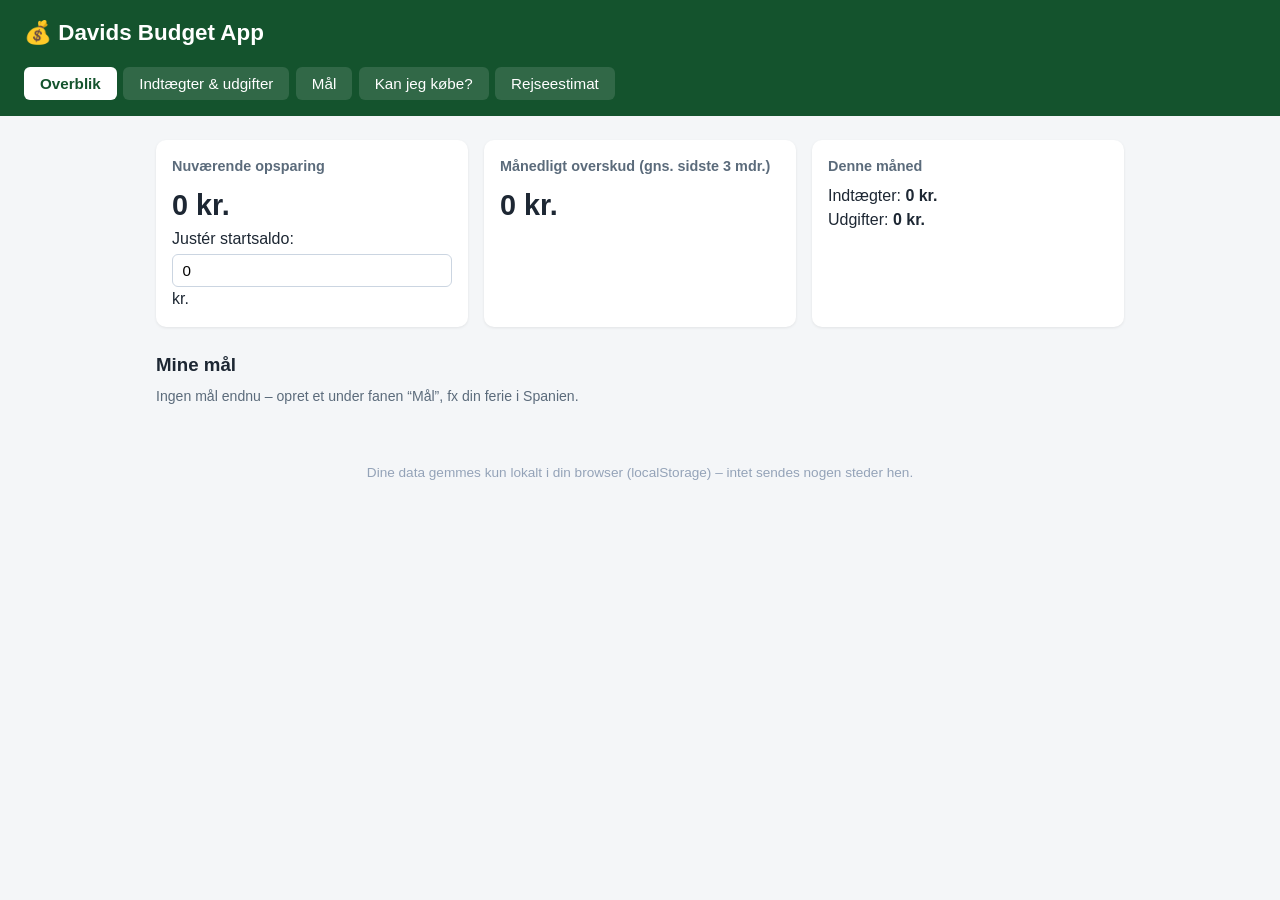
==== index.html @ b2fb5a83 "Tilføj Davids Budget App – budget, mål, køb-tjek og rejseestimat (PWA) Personlig budget-app i ren HT" ====
<!DOCTYPE html>
<html lang="da">
<head>
<meta charset="UTF-8">
<meta name="viewport" content="width=device-width, initial-scale=1.0">
<title>Davids Budget App</title>
<meta name="theme-color" content="#14532d">
<link rel="manifest" href="manifest.webmanifest">
<link rel="apple-touch-icon" href="icons/apple-touch-icon.png">
<meta name="apple-mobile-web-app-capable" content="yes">
<meta name="apple-mobile-web-app-status-bar-style" content="default">
<link rel="stylesheet" href="style.css">
</head>
<body>
<header>
  <h1>💰 Davids Budget App</h1>
  <nav>
    <button class="tab-btn active" data-tab="overblik">Overblik</button>
    <button class="tab-btn" data-tab="posteringer">Indtægter &amp; udgifter</button>
    <button class="tab-btn" data-tab="maal">Mål</button>
    <button class="tab-btn" data-tab="koebtjek">Kan jeg købe?</button>
    <button class="tab-btn" data-tab="rejse">Rejseestimat</button>
  </nav>
</header>

<main>
<!-- ===================== OVERBLIK ===================== -->
<section id="overblik" class="tab active">
  <div class="cards">
    <div class="card">
      <h3>Nuværende opsparing</h3>
      <p class="big" id="ov-opsparing">0 kr.</p>
      <label>Justér startsaldo: <input type="number" id="startsaldo" value="0"> kr.</label>
    </div>
    <div class="card">
      <h3>Månedligt overskud (gns. sidste 3 mdr.)</h3>
      <p class="big" id="ov-overskud">0 kr.</p>
    </div>
    <div class="card">
      <h3>Denne måned</h3>
      <p>Indtægter: <strong id="ov-ind">0 kr.</strong></p>
      <p>Udgifter: <strong id="ov-ud">0 kr.</strong></p>
    </div>
  </div>
  <h3>Mine mål</h3>
  <div id="ov-maal-liste" class="goal-list"></div>
</section>

<!-- ===================== POSTERINGER ===================== -->
<section id="posteringer" class="tab">
  <div class="split">
    <div>
      <h3>Tilføj postering</h3>
      <form id="post-form">
        <label>Type
          <select id="p-type">
            <option value="indtaegt">Indtægt</option>
            <option value="udgift">Udgift</option>
          </select>
        </label>
        <label>Beskrivelse <input type="text" id="p-tekst" required placeholder="fx Løn, Husleje, Netto"></label>
        <label>Beløb <input type="number" id="p-beloeb" required min="0" step="0.01"> kr.</label>
        <label>Dato <input type="date" id="p-dato" required></label>
        <label>Kategori
          <select id="p-kategori">
            <option>Løn</option><option>Bolig</option><option>Mad</option>
            <option>Transport</option><option>Fritid</option><option>Tøj</option>
            <option>Abonnementer</option><option>Rejse</option><option>Andet</option>
          </select>
        </label>
        <label>Fast månedlig? <input type="checkbox" id="p-fast"> (gentages automatisk i beregninger)</label>
        <button type="submit">Gem</button>
      </form>

      <h3>Import fra bank (CSV)</h3>
      <p class="hint">Eksportér CSV fra din netbank og træk filen herind. Kolonner: dato; tekst; beløb (negativt = udgift). De fleste danske banker (Danske Bank, Nordea, Lunar m.fl.) kan eksportere CSV.</p>
      <input type="file" id="csv-fil" accept=".csv">
      <p id="csv-status"></p>
    </div>
    <div>
      <h3>Posteringer</h3>
      <table id="post-tabel">
        <thead><tr><th>Dato</th><th>Tekst</th><th>Kategori</th><th>Beløb</th><th></th></tr></thead>
        <tbody></tbody>
      </table>
    </div>
  </div>
</section>

<!-- ===================== MÅL ===================== -->
<section id="maal" class="tab">
  <div class="split">
    <div>
      <h3>Nyt mål</h3>
      <form id="maal-form">
        <label>Navn <input type="text" id="m-navn" required placeholder="fx Ferie i Spanien"></label>
        <label>Beløb <input type="number" id="m-beloeb" required min="1"> kr.</label>
        <label>Skal være klar senest <input type="date" id="m-dato" required></label>
        <label>Prioritet
          <select id="m-prio">
            <option value="1">Høj – må ikke skubbes</option>
            <option value="2">Mellem</option>
            <option value="3">Lav – kan vente</option>
          </select>
        </label>
        <button type="submit">Opret mål</button>
      </form>
    </div>
    <div>
      <h3>Mine mål</h3>
      <div id="maal-liste" class="goal-list"></div>
    </div>
  </div>
</section>

<!-- ===================== KØB-TJEK ===================== -->
<section id="koebtjek" class="tab">
  <h3>Kan jeg købe det her – eller skal jeg vente?</h3>
  <p class="hint">Appen tjekker om købet stadig lader dig nå dine mål til tiden, ud fra din opsparing og dit månedlige overskud.</p>
  <form id="koeb-form">
    <label>Hvad vil du købe? <input type="text" id="k-tekst" placeholder="fx Computer"></label>
    <label>Pris <input type="number" id="k-pris" required min="1" value="10000"> kr.</label>
    <button type="submit">Tjek købet</button>
  </form>
  <div id="koeb-resultat" class="result-box hidden"></div>
</section>

<!-- ===================== REJSEESTIMAT ===================== -->
<section id="rejse" class="tab">
  <h3>Rejseestimat – er budgettet realistisk?</h3>
  <form id="rejse-form">
    <div class="split">
      <div>
        <h4>Rammen</h4>
        <label>Maks. budget for hele rejsen <input type="number" id="r-budget" value="20000"> kr.</label>
        <label>Antal dage <input type="number" id="r-dage" value="37" min="1"></label>
        <label>Antal personer <input type="number" id="r-personer" value="1" min="1"></label>

        <h4>Faste udgifter (allerede kendte)</h4>
        <div id="r-faste"></div>
        <button type="button" id="r-tilfoej-fast">+ Tilføj fast udgift</button>
      </div>
      <div>
        <h4>Daglige valg</h4>
        <label>Mad
          <select id="r-mad">
            <option value="130">Supermarked / laver selv mad (~130 kr./dag pr. person)</option>
            <option value="250">Mix – mest selv, ude af og til (~250 kr./dag)</option>
            <option value="450">Spiser mest ude (~450 kr./dag)</option>
          </select>
        </label>
        <label>Aktiviteter &amp; oplevelser
          <select id="r-akt">
            <option value="30">Lavt – mest gratis oplevelser (~30 kr./dag)</option>
            <option value="75">Mellem – entré/museer af og til (~75 kr./dag)</option>
            <option value="150">Højt – forlystelser, ture (~150 kr./dag)</option>
          </select>
        </label>
        <label>Kører du i bil/autocamper? Forventet antal km i alt <input type="number" id="r-km" value="3000"></label>
        <label>Brændstofpris + slid (kr./km) <input type="number" id="r-kmpris" value="1.2" step="0.1"></label>
        <label>Shopping / tøj / souvenirs (samlet) <input type="number" id="r-shopping" value="500"> kr.</label>

        <h4>Poster man tit glemmer ✓</h4>
        <div class="checklist" id="r-glemte"></div>
      </div>
    </div>
    <button type="submit" class="primary">Beregn estimat</button>
  </form>
  <div id="rejse-resultat" class="result-box hidden"></div>
</section>
</main>

<footer>
  <p>Dine data gemmes kun lokalt i din browser (localStorage) – intet sendes nogen steder hen.</p>
</footer>

<script src="app.js"></script>
<script>
if ("serviceWorker" in navigator && location.protocol !== "file:") {
  navigator.serviceWorker.register("sw.js");
}
</script>
</body>
</html>
---- style.css ----
* { box-sizing: border-box; margin: 0; padding: 0; }
body {
  font-family: -apple-system, "Segoe UI", Roboto, Helvetica, Arial, sans-serif;
  background: #f4f6f8; color: #1d2733; line-height: 1.5;
}
header {
  background: #14532d; color: #fff; padding: 1rem 1.5rem;
}
header h1 { font-size: 1.4rem; margin-bottom: .6rem; }
nav { display: flex; flex-wrap: wrap; gap: .4rem; }
.tab-btn {
  background: rgba(255,255,255,.12); color: #fff; border: none;
  padding: .5rem 1rem; border-radius: 6px; cursor: pointer; font-size: .95rem;
}
.tab-btn.active { background: #fff; color: #14532d; font-weight: 600; }

main { max-width: 1000px; margin: 1.5rem auto; padding: 0 1rem; }
.tab { display: none; }
.tab.active { display: block; }

.cards { display: grid; grid-template-columns: repeat(auto-fit, minmax(240px, 1fr)); gap: 1rem; margin-bottom: 1.5rem; }
.card { background: #fff; border-radius: 10px; padding: 1rem; box-shadow: 0 1px 3px rgba(0,0,0,.08); }
.card h3 { font-size: .9rem; color: #5b6b7b; margin-bottom: .4rem; }
.big { font-size: 1.8rem; font-weight: 700; }

.split { display: grid; grid-template-columns: 1fr 1fr; gap: 2rem; }
@media (max-width: 760px) { .split { grid-template-columns: 1fr; } }

form label { display: block; margin: .6rem 0; font-size: .95rem; }
input[type=text], input[type=number], input[type=date], select {
  width: 100%; padding: .45rem .6rem; border: 1px solid #cbd5e1;
  border-radius: 6px; font-size: .95rem; margin-top: .15rem;
}
input[type=checkbox] { width: auto; }
button {
  background: #14532d; color: #fff; border: none; padding: .55rem 1.2rem;
  border-radius: 6px; cursor: pointer; font-size: .95rem; margin-top: .5rem;
}
button:hover { background: #166534; }
button.primary { font-size: 1.05rem; padding: .7rem 1.6rem; }

table { width: 100%; border-collapse: collapse; background: #fff; border-radius: 8px; overflow: hidden; }
th, td { padding: .5rem .7rem; text-align: left; border-bottom: 1px solid #e5eaf0; font-size: .9rem; }
th { background: #eef2f6; }
td.negativ { color: #b91c1c; }
td.positiv { color: #15803d; }
td button { background: none; color: #b91c1c; padding: 0; margin: 0; font-size: 1rem; }

.goal-list .goal {
  background: #fff; border-radius: 10px; padding: .8rem 1rem; margin-bottom: .7rem;
  box-shadow: 0 1px 3px rgba(0,0,0,.08);
}
.goal .bar { background: #e5eaf0; border-radius: 5px; height: 10px; margin: .4rem 0; overflow: hidden; }
.goal .bar div { background: #16a34a; height: 100%; }
.goal small { color: #5b6b7b; }
.goal button { background: none; color: #b91c1c; padding: 0; float: right; }

.result-box {
  margin-top: 1.2rem; background: #fff; border-radius: 10px; padding: 1.2rem;
  box-shadow: 0 1px 3px rgba(0,0,0,.08); border-left: 6px solid #94a3b8;
}
.result-box.ok { border-left-color: #16a34a; }
.result-box.advarsel { border-left-color: #f59e0b; }
.result-box.nej { border-left-color: #dc2626; }
.result-box h3 { margin-bottom: .5rem; }
.result-box ul { margin: .5rem 0 .5rem 1.2rem; }
.hidden { display: none; }
.hint { color: #5b6b7b; font-size: .88rem; margin: .4rem 0 .8rem; }

.checklist label { display: flex; gap: .5rem; align-items: center; margin: .3rem 0; font-size: .9rem; }
.checklist input[type=number] { width: 90px; margin-left: auto; }

.fast-udgift { display: flex; gap: .5rem; margin: .4rem 0; }
.fast-udgift input { margin-top: 0; }
.fast-udgift button { background: none; color: #b91c1c; margin: 0; padding: 0 .4rem; }

footer { text-align: center; color: #94a3b8; font-size: .85rem; padding: 2rem 1rem; }
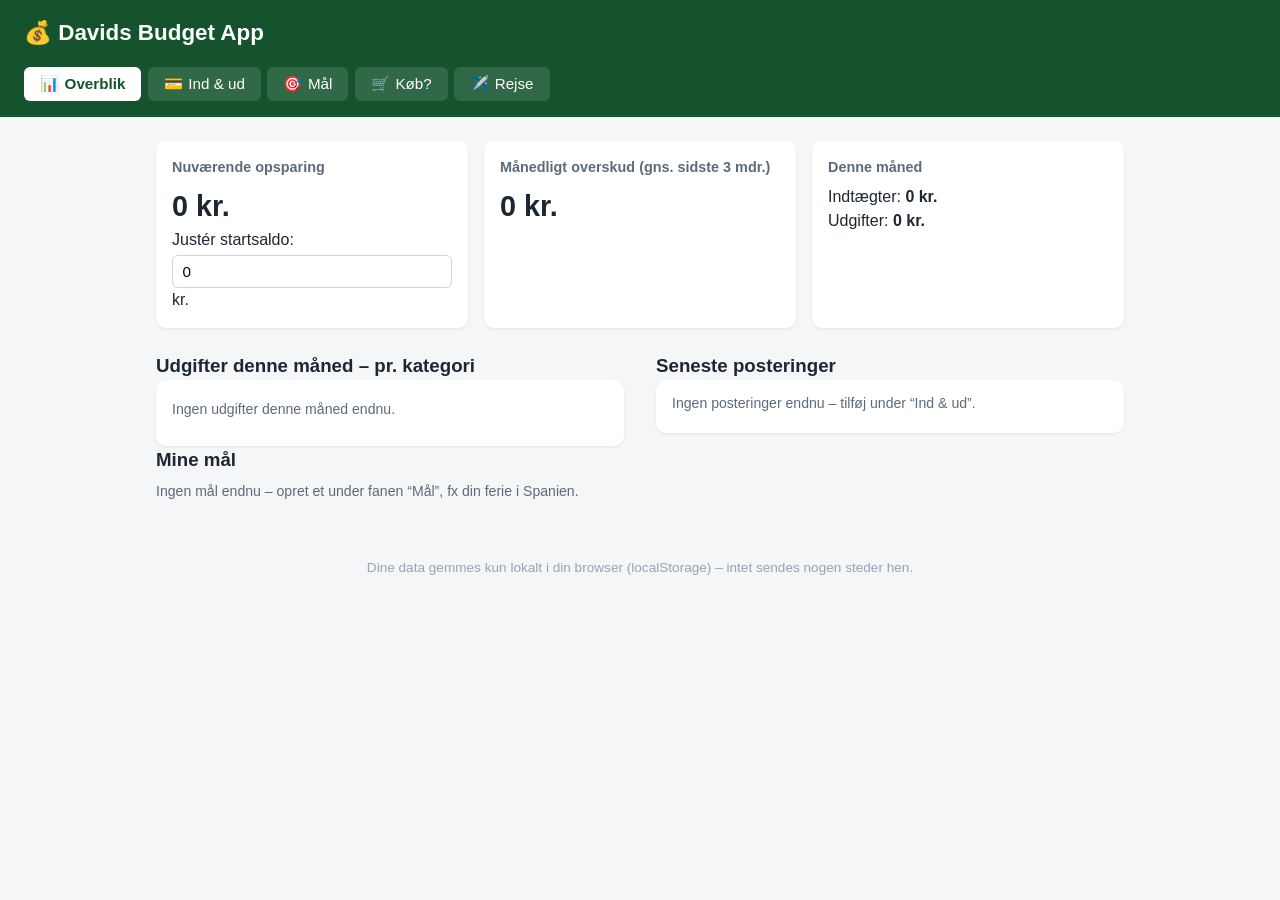
==== commit cd361181: "Mere overskuelig: bundnavigation, kategorioverblik og auto-kategorisering - App-agtig bundnavigation" ====
--- a/index.html
+++ b/index.html
@@ -15,11 +15,11 @@
 <header>
   <h1>💰 Davids Budget App</h1>
   <nav>
-    <button class="tab-btn active" data-tab="overblik">Overblik</button>
-    <button class="tab-btn" data-tab="posteringer">Indtægter &amp; udgifter</button>
-    <button class="tab-btn" data-tab="maal">Mål</button>
-    <button class="tab-btn" data-tab="koebtjek">Kan jeg købe?</button>
-    <button class="tab-btn" data-tab="rejse">Rejseestimat</button>
+    <button class="tab-btn active" data-tab="overblik"><span class="ikon">📊</span><span>Overblik</span></button>
+    <button class="tab-btn" data-tab="posteringer"><span class="ikon">💳</span><span>Ind &amp; ud</span></button>
+    <button class="tab-btn" data-tab="maal"><span class="ikon">🎯</span><span>Mål</span></button>
+    <button class="tab-btn" data-tab="koebtjek"><span class="ikon">🛒</span><span>Køb?</span></button>
+    <button class="tab-btn" data-tab="rejse"><span class="ikon">✈️</span><span>Rejse</span></button>
   </nav>
 </header>
 
@@ -40,6 +40,16 @@
       <h3>Denne måned</h3>
       <p>Indtægter: <strong id="ov-ind">0 kr.</strong></p>
       <p>Udgifter: <strong id="ov-ud">0 kr.</strong></p>
+    </div>
+  </div>
+  <div class="split">
+    <div>
+      <h3>Udgifter denne måned – pr. kategori</h3>
+      <div id="ov-kategorier" class="kat-liste"></div>
+    </div>
+    <div>
+      <h3>Seneste posteringer</h3>
+      <div id="ov-seneste" class="seneste-liste"></div>
     </div>
   </div>
   <h3>Mine mål</h3>
@@ -79,8 +89,12 @@
     </div>
     <div>
       <h3>Posteringer</h3>
+      <div class="maaned-vaelger">
+        <select id="p-maaned"></select>
+        <span id="p-maaned-sum" class="hint"></span>
+      </div>
       <table id="post-tabel">
-        <thead><tr><th>Dato</th><th>Tekst</th><th>Kategori</th><th>Beløb</th><th></th></tr></thead>
+        <thead><tr><th>Dato</th><th>Tekst</th><th>Beløb</th><th></th></tr></thead>
         <tbody></tbody>
       </table>
     </div>
--- a/style.css
+++ b/style.css
@@ -13,6 +13,28 @@
   padding: .5rem 1rem; border-radius: 6px; cursor: pointer; font-size: .95rem;
 }
 .tab-btn.active { background: #fff; color: #14532d; font-weight: 600; }
+.tab-btn .ikon { margin-right: .35rem; }
+
+/* På mobil bliver navigationen en app-agtig bundbjælke med ikoner */
+@media (max-width: 700px) {
+  header { padding: .8rem 1rem .8rem; }
+  header h1 { margin-bottom: 0; font-size: 1.2rem; }
+  nav {
+    position: fixed; bottom: 0; left: 0; right: 0; z-index: 20;
+    display: grid; grid-template-columns: repeat(5, 1fr); gap: 0;
+    background: #fff; border-top: 1px solid #e5eaf0;
+    padding: .35rem 0 calc(.35rem + env(safe-area-inset-bottom));
+    box-shadow: 0 -2px 8px rgba(0,0,0,.06);
+  }
+  .tab-btn {
+    display: flex; flex-direction: column; align-items: center; gap: .1rem;
+    background: none; color: #5b6b7b; font-size: .68rem; padding: .2rem 0; border-radius: 0;
+  }
+  .tab-btn.active { background: none; color: #14532d; font-weight: 700; }
+  .tab-btn .ikon { font-size: 1.35rem; margin: 0; }
+  main { margin-bottom: 5.5rem; }
+  footer { padding-bottom: 6rem; }
+}
 
 main { max-width: 1000px; margin: 1.5rem auto; padding: 0 1rem; }
 .tab { display: none; }
@@ -25,6 +47,25 @@
 
 .split { display: grid; grid-template-columns: 1fr 1fr; gap: 2rem; }
 @media (max-width: 760px) { .split { grid-template-columns: 1fr; } }
+
+/* Kategorioverblik med søjler */
+.kat-liste { background: #fff; border-radius: 10px; padding: .8rem 1rem; box-shadow: 0 1px 3px rgba(0,0,0,.08); }
+.kat-raekke { display: grid; grid-template-columns: 9rem 1fr auto; gap: .6rem; align-items: center; margin: .45rem 0; font-size: .9rem; }
+.kat-navn { white-space: nowrap; overflow: hidden; text-overflow: ellipsis; }
+.kat-bar { background: #eef2f6; border-radius: 5px; height: 12px; overflow: hidden; }
+.kat-bar div { background: #16a34a; height: 100%; border-radius: 5px; }
+.kat-beloeb { font-weight: 600; white-space: nowrap; }
+
+/* Seneste posteringer */
+.seneste-liste { background: #fff; border-radius: 10px; padding: .4rem 1rem; box-shadow: 0 1px 3px rgba(0,0,0,.08); }
+.seneste-raekke { display: flex; justify-content: space-between; gap: 1rem; padding: .45rem 0; border-bottom: 1px solid #eef2f6; font-size: .9rem; }
+.seneste-raekke:last-child { border-bottom: none; }
+.seneste-raekke .positiv { color: #15803d; font-weight: 600; }
+.seneste-raekke .negativ { color: #b91c1c; font-weight: 600; }
+
+/* Månedsvælger over posteringstabellen */
+.maaned-vaelger { display: flex; align-items: center; gap: .8rem; margin: .5rem 0 .8rem; flex-wrap: wrap; }
+.maaned-vaelger select { width: auto; }
 
 form label { display: block; margin: .6rem 0; font-size: .95rem; }
 input[type=text], input[type=number], input[type=date], select {
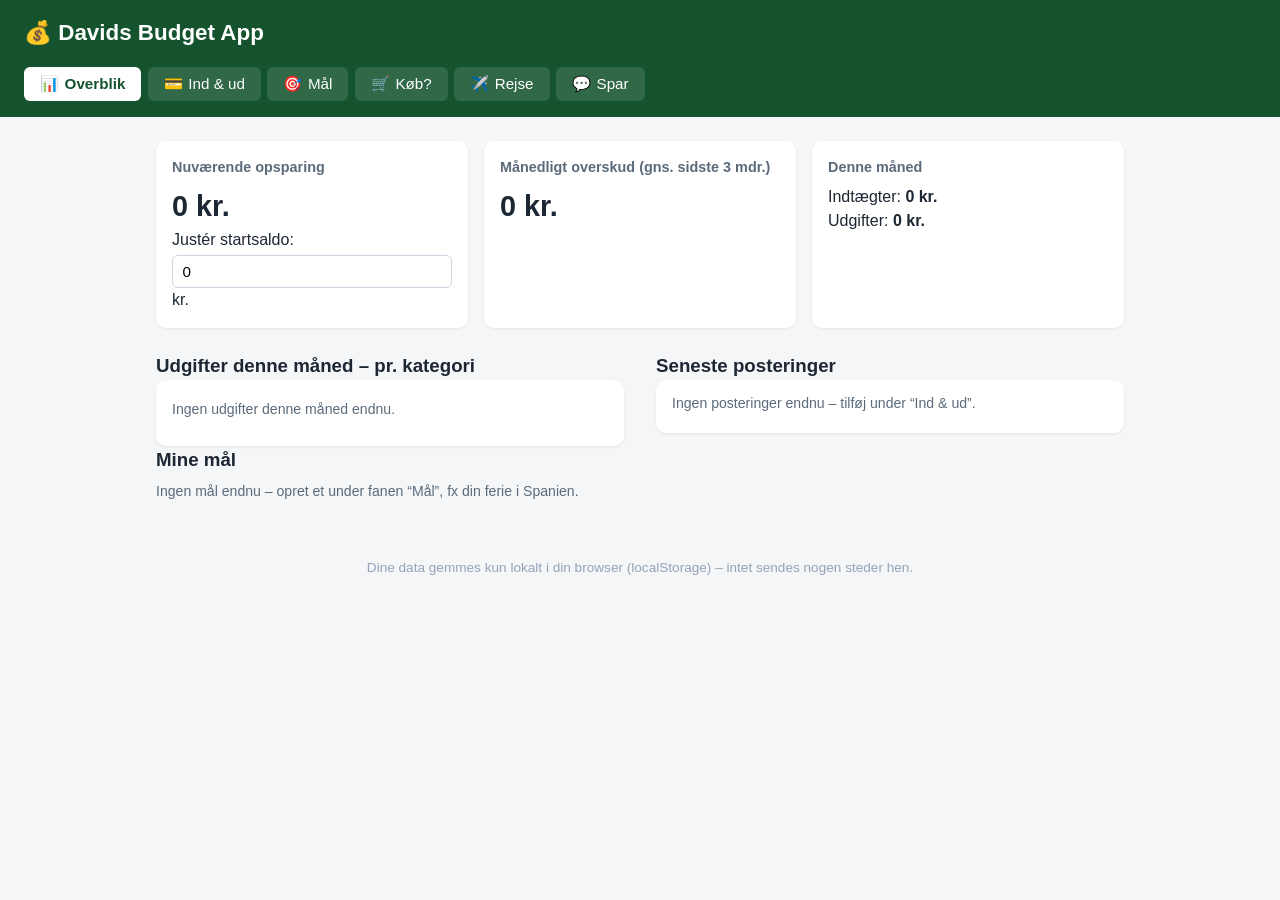
==== commit 8ea81ef7: "Spar-bot: chat der svarer ud fra egne tal Ny fane 💬 Spar med chat-bobler, forslags-chips og fritekst" ====
--- a/index.html
+++ b/index.html
@@ -20,6 +20,7 @@
     <button class="tab-btn" data-tab="maal"><span class="ikon">🎯</span><span>Mål</span></button>
     <button class="tab-btn" data-tab="koebtjek"><span class="ikon">🛒</span><span>Køb?</span></button>
     <button class="tab-btn" data-tab="rejse"><span class="ikon">✈️</span><span>Rejse</span></button>
+    <button class="tab-btn" data-tab="spar"><span class="ikon">💬</span><span>Spar</span></button>
   </nav>
 </header>
 
@@ -82,9 +83,34 @@
         <button type="submit">Gem</button>
       </form>
 
-      <h3>Import fra bank (CSV)</h3>
-      <p class="hint">Eksportér CSV fra din netbank og træk filen herind. Kolonner: dato; tekst; beløb (negativt = udgift). De fleste danske banker (Danske Bank, Nordea, Lunar m.fl.) kan eksportere CSV.</p>
-      <input type="file" id="csv-fil" accept=".csv">
+      <h3>🏦 Automatisk fra Danske Bank</h3>
+      <div class="bank-boks">
+        <p id="bank-status" class="hint">Ikke sat op endnu.</p>
+        <details class="hint">
+          <summary>Opsætning (én gang)</summary>
+          <label>Server-adresse <input type="text" id="bank-server" placeholder="https://dit-projekt.deno.dev"></label>
+          <label>Kodeord (APP_TOKEN) <input type="text" id="bank-token" placeholder="samme som på serveren"></label>
+          <button type="button" id="bank-gem">Gem opsætning</button>
+        </details>
+        <div class="bank-knapper">
+          <button type="button" id="bank-forbind">Forbind til Danske Bank (MitID)</button>
+          <button type="button" id="bank-hent">Hent nye posteringer</button>
+        </div>
+      </div>
+
+      <h3>Import fra Danske Bank (CSV)</h3>
+      <details class="hint">
+        <summary>Sådan henter du filen fra Danske Bank (tryk her)</summary>
+        <ol>
+          <li>Log ind i <strong>Danske Banks netbank</strong> på computeren (danskebank.dk)</li>
+          <li>Vælg din konto → <strong>"Søg på posteringer"</strong></li>
+          <li>Vælg periode (fx sidste måned) og tryk søg</li>
+          <li>Tryk på <strong>eksport-ikonet</strong> og vælg <strong>CSV</strong></li>
+          <li>Vælg filen herunder – posteringerne bliver automatisk kategoriseret 🍎🚗🏠</li>
+        </ol>
+        <p>Har du allerede importeret en periode, kan du roligt importere igen – dubletter springes over.</p>
+      </details>
+      <input type="file" id="csv-fil" accept=".csv,.txt">
       <p id="csv-status"></p>
     </div>
     <div>
@@ -182,6 +208,17 @@
   </form>
   <div id="rejse-resultat" class="result-box hidden"></div>
 </section>
+<!-- ===================== SPAR-BOT ===================== -->
+<section id="spar" class="tab">
+  <h3>💬 Spar med din budget-bot</h3>
+  <p class="hint">Botten svarer ud fra dine egne tal – opsparing, overskud og mål. Alt foregår på din telefon, intet sendes nogen steder hen.</p>
+  <div id="chat-vindue" class="chat-vindue"></div>
+  <div id="chat-chips" class="chat-chips"></div>
+  <form id="chat-form" class="chat-form">
+    <input type="text" id="chat-input" placeholder="Spørg fx: Kan jeg købe en computer til 10.000 kr.?" autocomplete="off">
+    <button type="submit">Send</button>
+  </form>
+</section>
 </main>
 
 <footer>
--- a/style.css
+++ b/style.css
@@ -21,7 +21,7 @@
   header h1 { margin-bottom: 0; font-size: 1.2rem; }
   nav {
     position: fixed; bottom: 0; left: 0; right: 0; z-index: 20;
-    display: grid; grid-template-columns: repeat(5, 1fr); gap: 0;
+    display: grid; grid-template-columns: repeat(6, 1fr); gap: 0;
     background: #fff; border-top: 1px solid #e5eaf0;
     padding: .35rem 0 calc(.35rem + env(safe-area-inset-bottom));
     box-shadow: 0 -2px 8px rgba(0,0,0,.06);
@@ -62,6 +62,28 @@
 .seneste-raekke:last-child { border-bottom: none; }
 .seneste-raekke .positiv { color: #15803d; font-weight: 600; }
 .seneste-raekke .negativ { color: #b91c1c; font-weight: 600; }
+
+/* Spar-bot */
+.chat-vindue {
+  background: #fff; border-radius: 10px; padding: 1rem;
+  box-shadow: 0 1px 3px rgba(0,0,0,.08);
+  height: 45vh; min-height: 260px; overflow-y: auto;
+  display: flex; flex-direction: column; gap: .6rem;
+}
+.chat-besked { max-width: 85%; padding: .6rem .9rem; border-radius: 14px; font-size: .93rem; line-height: 1.45; }
+.chat-besked.bot { background: #eef2f6; align-self: flex-start; border-bottom-left-radius: 4px; }
+.chat-besked.mig { background: #14532d; color: #fff; align-self: flex-end; border-bottom-right-radius: 4px; }
+.chat-chips { display: flex; gap: .5rem; flex-wrap: wrap; margin: .7rem 0; }
+.chip { background: #fff; color: #14532d; border: 1px solid #14532d; border-radius: 999px; padding: .35rem .8rem; font-size: .82rem; margin: 0; }
+.chip:hover { background: #eef7f0; }
+.chat-form { display: flex; gap: .5rem; }
+.chat-form input { flex: 1; margin-top: 0; }
+.chat-form button { margin-top: 0; }
+
+/* Bank-boksen */
+.bank-boks { background: #fff; border-radius: 10px; padding: .8rem 1rem; box-shadow: 0 1px 3px rgba(0,0,0,.08); margin-bottom: 1rem; }
+.bank-knapper { display: flex; gap: .6rem; flex-wrap: wrap; }
+.bank-knapper button { margin-top: .3rem; }
 
 /* Månedsvælger over posteringstabellen */
 .maaned-vaelger { display: flex; align-items: center; gap: .8rem; margin: .5rem 0 .8rem; flex-wrap: wrap; }
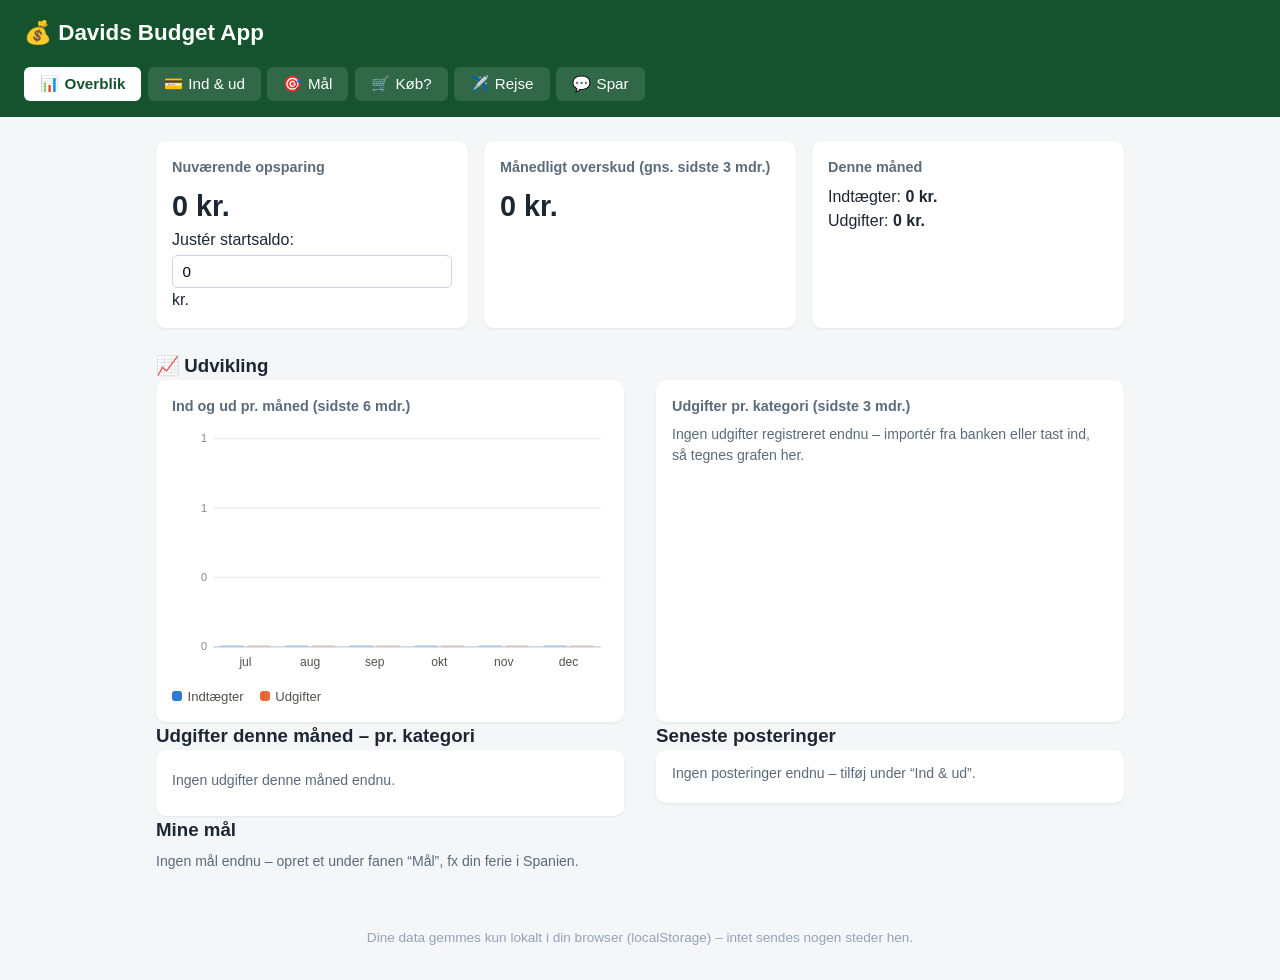
==== commit 197aacef: "Grafer på Overblik + søgning i posteringer - Søjlediagram: indtægter og udgifter pr. måned, sidste 6" ====
--- a/index.html
+++ b/index.html
@@ -43,6 +43,17 @@
       <p>Udgifter: <strong id="ov-ud">0 kr.</strong></p>
     </div>
   </div>
+  <h3>📈 Udvikling</h3>
+  <div class="split">
+    <div class="card">
+      <h3>Ind og ud pr. måned (sidste 6 mdr.)</h3>
+      <div id="graf-soejler" class="graf"></div>
+    </div>
+    <div class="card">
+      <h3>Udgifter pr. kategori (sidste 3 mdr.)</h3>
+      <div id="graf-cirkel" class="graf"></div>
+    </div>
+  </div>
   <div class="split">
     <div>
       <h3>Udgifter denne måned – pr. kategori</h3>
@@ -117,6 +128,7 @@
       <h3>Posteringer</h3>
       <div class="maaned-vaelger">
         <select id="p-maaned"></select>
+        <input type="search" id="p-soeg" placeholder="Søg i tekst/kategori …">
         <span id="p-maaned-sum" class="hint"></span>
       </div>
       <table id="post-tabel">
--- a/style.css
+++ b/style.css
@@ -85,9 +85,17 @@
 .bank-knapper { display: flex; gap: .6rem; flex-wrap: wrap; }
 .bank-knapper button { margin-top: .3rem; }
 
-/* Månedsvælger over posteringstabellen */
+/* Månedsvælger + søgning over posteringstabellen */
 .maaned-vaelger { display: flex; align-items: center; gap: .8rem; margin: .5rem 0 .8rem; flex-wrap: wrap; }
 .maaned-vaelger select { width: auto; }
+.maaned-vaelger input[type=search] { flex: 1; min-width: 140px; margin-top: 0; }
+
+/* Grafer */
+.graf svg { width: 100%; height: auto; display: block; }
+.graf-signatur { display: flex; gap: 1rem; flex-wrap: wrap; margin-top: .5rem; font-size: .82rem; color: #52514e; }
+.graf-signatur.lodret { flex-direction: column; gap: .25rem; }
+.graf-signatur i { display: inline-block; width: 10px; height: 10px; border-radius: 3px; margin-right: .35rem; }
+.graf-signatur strong { color: #0b0b0b; }
 
 form label { display: block; margin: .6rem 0; font-size: .95rem; }
 input[type=text], input[type=number], input[type=date], select {
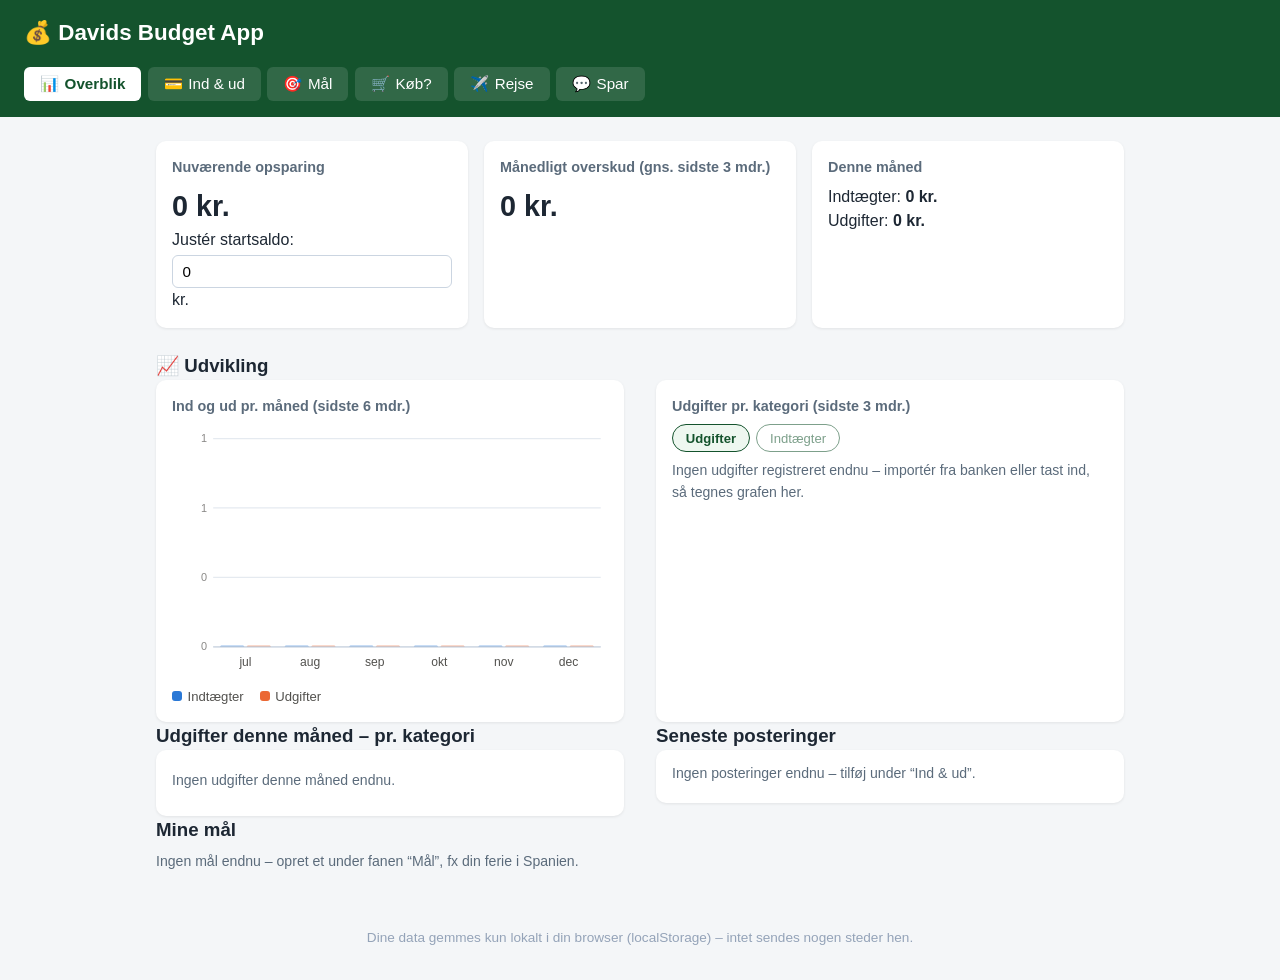
==== commit debdd32d: "Cirkeldiagram kan nu også vise indtægter (Udgifter/Indtægter-omskifter) Co-Authored-By: Claude Fable" ====
--- a/index.html
+++ b/index.html
@@ -50,7 +50,11 @@
       <div id="graf-soejler" class="graf"></div>
     </div>
     <div class="card">
-      <h3>Udgifter pr. kategori (sidste 3 mdr.)</h3>
+      <h3 id="graf-cirkel-titel">Udgifter pr. kategori (sidste 3 mdr.)</h3>
+      <div class="cirkel-valg">
+        <button type="button" id="cirkel-ud" class="chip aktiv">Udgifter</button>
+        <button type="button" id="cirkel-ind" class="chip">Indtægter</button>
+      </div>
       <div id="graf-cirkel" class="graf"></div>
     </div>
   </div>
--- a/style.css
+++ b/style.css
@@ -91,6 +91,9 @@
 .maaned-vaelger input[type=search] { flex: 1; min-width: 140px; margin-top: 0; }
 
 /* Grafer */
+.cirkel-valg { display: flex; gap: .4rem; margin: .3rem 0 .5rem; }
+.cirkel-valg .chip { opacity: .55; }
+.cirkel-valg .chip.aktiv { opacity: 1; background: #eef7f0; font-weight: 600; }
 .graf svg { width: 100%; height: auto; display: block; }
 .graf-signatur { display: flex; gap: 1rem; flex-wrap: wrap; margin-top: .5rem; font-size: .82rem; color: #52514e; }
 .graf-signatur.lodret { flex-direction: column; gap: .25rem; }
